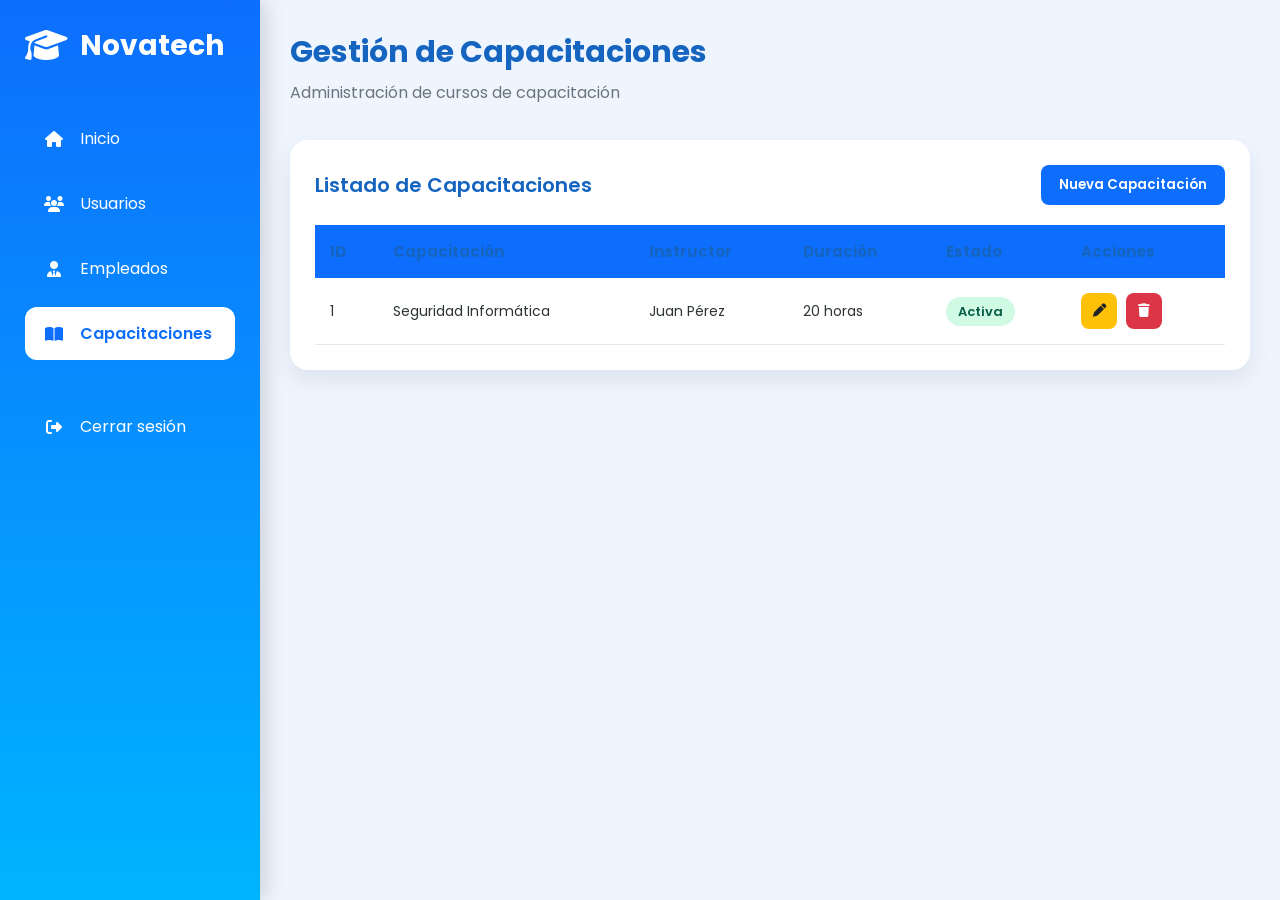
==== capacitaciones.html @ fd9cde49 "Proyecto secreto xd" ====
<!DOCTYPE html>
<html lang="es">

<head>

    <meta charset="UTF-8">

    <meta name="viewport" content="width=device-width, initial-scale=1.0">

    <title>Capacitaciones | Sistema de Capacitación</title>

    <link rel="stylesheet" href="css/dashboard.css">
    <link rel="stylesheet" href="css/capacitaciones.css">

    <link href="https://fonts.googleapis.com/css2?family=Poppins:wght@300;400;500;600;700&display=swap" rel="stylesheet">

    <link rel="stylesheet"
    href="https://cdnjs.cloudflare.com/ajax/libs/font-awesome/6.7.1/css/all.min.css">

</head>

<body>

<div class="container">

    <aside class="sidebar">

        <div class="logo">

            <i class="fa-solid fa-graduation-cap"></i>

            <span>Novatech</span>

        </div>

        <ul class="menu">

            <li>
                <a href="dashboard.html">
                    <i class="fa-solid fa-house"></i>
                    <span>Inicio</span>
                </a>
            </li>

            <li>
                <a href="usuarios.html">
                    <i class="fa-solid fa-users"></i>
                    <span>Usuarios</span>
                </a>
            </li>

            <li>
                <a href="empleados.html">
                    <i class="fa-solid fa-user-tie"></i>
                    <span>Empleados</span>
                </a>
            </li>

            <li class="active">
                <a href="capacitaciones.html">
                    <i class="fa-solid fa-book-open"></i>
                    <span>Capacitaciones</span>
                </a>
            </li>

            <li class="logout">
                <a href="login.html">
                    <i class="fa-solid fa-right-from-bracket"></i>
                    <span>Cerrar sesión</span>
                </a>
            </li>

        </ul>

    </aside>

    <main class="main-content">

        <header class="header">

            <div class="header-left">

                <h1>Gestión de Capacitaciones</h1>

                <p>Administración de cursos de capacitación</p>

            </div>

        </header>

        <section class="panel">

            <div class="panel-header">

                <h3>Listado de Capacitaciones</h3>

                <button>Nueva Capacitación</button>

            </div>

            <table>

                <thead>

                    <tr>

                        <th>ID</th>
                        <th>Capacitación</th>
                        <th>Instructor</th>
                        <th>Duración</th>
                        <th>Estado</th>
                        <th>Acciones</th>

                    </tr>

                </thead>

                <tbody>

                    <tr>

                        <td>1</td>
                        <td>Seguridad Informática</td>
                        <td>Juan Pérez</td>
                        <td>20 horas</td>

                        <td>

                            <span class="estado activo">

                                Activa

                            </span>

                        </td>

                        <td>

                            <button class="btn-editar">

                                <i class="fa-solid fa-pen"></i>

                            </button>

                            <button class="btn-eliminar">

                                <i class="fa-solid fa-trash"></i>

                            </button>

                        </td>

                    </tr>

                </tbody>

            </table>

        </section>

    </main>

</div>

<script src="js/capacitaciones.js"></script>

</body>

</html>
---- css/dashboard.css ----
/*=====================================
    CONFIGURACIÓN GENERAL
======================================*/

*{
    margin:0;
    padding:0;
    box-sizing:border-box;
    font-family:'Poppins',sans-serif;
}

body{

    background:#eef5ff;

    color:#2d3436;

}

a{

    text-decoration:none;

    color:inherit;

}

ul{

    list-style:none;

}

/*=====================================
        CONTENEDOR PRINCIPAL
======================================*/

.container{

    display:flex;

    min-height:100vh;

}

/*=====================================
            SIDEBAR
======================================*/

.sidebar{

    width:260px;

    background:linear-gradient(180deg,#0d6efd,#00b4ff);

    color:white;

    position:fixed;

    top:0;

    left:0;

    height:100vh;

    padding:25px;

    box-shadow:5px 0 20px rgba(0,0,0,.15);

}

.logo{

    display:flex;

    align-items:center;

    gap:12px;

    font-size:28px;

    font-weight:700;

    margin-bottom:45px;

}

.logo i{

    font-size:34px;

}

/*=====================================
            MENÚ
======================================*/

.menu li{

    margin-bottom:12px;

}

.menu li a{

    display:flex;

    align-items:center;

    gap:15px;

    padding:14px 18px;

    border-radius:12px;

    transition:.3s;

    font-size:16px;

}

.menu li a i{

    width:22px;

    text-align:center;

}

.menu li:hover a{

    background:rgba(255,255,255,.18);

}

.menu .active a{

    background:white;

    color:#0d6efd;

    font-weight:600;

}

.logout{

    margin-top:40px;

}

/*=====================================
        CONTENIDO PRINCIPAL
======================================*/

.main-content{

    flex:1;

    margin-left:260px;

    padding:30px;

}
/*=====================================
                HEADER
======================================*/

.header{

    display:flex;

    justify-content:space-between;

    align-items:center;

    margin-bottom:35px;

}

.header-left h1{

    font-size:30px;

    color:#1565c0;

    font-weight:700;

}

.header-left p{

    margin-top:5px;

    color:#6c757d;

}

.header-right{

    display:flex;

    align-items:center;

    gap:25px;

}

/*=====================================
          NOTIFICACIONES
======================================*/

.notification{

    position:relative;

    width:50px;

    height:50px;

    border:none;

    border-radius:50%;

    background:white;

    cursor:pointer;

    box-shadow:0 8px 20px rgba(0,0,0,.08);

    transition:.3s;

}

.notification:hover{

    transform:translateY(-4px);

}

.notification i{

    color:#0d6efd;

    font-size:20px;

}

.badge{

    position:absolute;

    top:8px;

    right:8px;

    width:18px;

    height:18px;

    background:#ff3b30;

    color:white;

    border-radius:50%;

    display:flex;

    justify-content:center;

    align-items:center;

    font-size:10px;

    font-weight:bold;

}

/*=====================================
                PERFIL
======================================*/

.profile{

    display:flex;

    align-items:center;

    gap:12px;

    background:white;

    padding:10px 18px;

    border-radius:15px;

    box-shadow:0 8px 20px rgba(0,0,0,.08);

}

.profile img{

    width:50px;

    height:50px;

    border-radius:50%;

    object-fit:cover;

    border:3px solid #0d6efd;

}

.profile h4{

    color:#1565c0;

    font-size:15px;

}

.profile small{

    color:#6c757d;

}

/*=====================================
            TARJETAS
======================================*/

.cards{

    display:grid;

    grid-template-columns:repeat(4,1fr);

    gap:20px;

    margin-bottom:35px;

}

.card{

    background:white;

    border-radius:18px;

    padding:25px;

    display:flex;

    align-items:center;

    gap:20px;

    box-shadow:0 10px 25px rgba(0,0,0,.08);

    transition:.3s;

}

.card:hover{

    transform:translateY(-8px);

}

.card i{

    width:65px;

    height:65px;

    border-radius:50%;

    display:flex;

    justify-content:center;

    align-items:center;

    font-size:28px;

    color:white;

    background:linear-gradient(135deg,#0d6efd,#00b4ff);

}

.card h2{

    font-size:30px;

    color:#1565c0;

}

.card p{

    color:#6c757d;

    margin-top:5px;

}
/*=====================================
        CONTENIDO DEL DASHBOARD
======================================*/

.dashboard-content{

    display:grid;

    grid-template-columns:2fr 1fr;

    gap:25px;

}

/*=====================================
            PANELES
======================================*/

.panel{

    background:#ffffff;

    border-radius:18px;

    padding:25px;

    margin-bottom:25px;

    box-shadow:0 10px 25px rgba(0,0,0,.08);

}

.panel-header{

    display:flex;

    justify-content:space-between;

    align-items:center;

    margin-bottom:20px;

}

.panel-header h3{

    color:#1565c0;

    font-size:20px;

    font-weight:600;

}

.panel-header button{

    border:none;

    background:#0d6efd;

    color:white;

    padding:8px 18px;

    border-radius:8px;

    cursor:pointer;

    transition:.3s;

}

.panel-header button:hover{

    background:#0056d2;

}

/*=====================================
                TABLA
======================================*/

table{

    width:100%;

    border-collapse:collapse;

}

thead{

    background:#f4f8ff;

}

th{

    padding:15px;

    text-align:left;

    color:#1565c0;

    font-size:15px;

}

td{

    padding:15px;

    border-bottom:1px solid #ececec;

    font-size:14px;

}

tbody tr:hover{

    background:#f7fbff;

}

/*=====================================
            ESTADOS
======================================*/

.estado{

    padding:6px 14px;

    border-radius:20px;

    color:white;

    font-size:12px;

    font-weight:600;

}

.activo{

    background:#28a745;

}

.pendiente{

    background:#ffc107;

    color:#333;

}

.finalizado{

    background:#17a2b8;

}

/*=====================================
            CANVAS
======================================*/

canvas{

    width:100% !important;

    height:320px !important;

}
/*=====================================
        LISTA DE ACTIVIDADES
======================================*/

.activity-list{

    display:flex;

    flex-direction:column;

    gap:18px;

}

.activity-list li{

    padding:15px;

    border-left:5px solid #0d6efd;

    background:#f8fbff;

    border-radius:10px;

    transition:.3s;

}

.activity-list li:hover{

    transform:translateX(6px);

    background:#eef5ff;

}

.activity-list strong{

    color:#1565c0;

    display:block;

    margin-bottom:6px;

}

.activity-list p{

    color:#6c757d;

    font-size:14px;

}

/*=====================================
        BOTONES RÁPIDOS
======================================*/

.quick-buttons{

    display:grid;

    grid-template-columns:1fr;

    gap:15px;

}

.quick-buttons button{

    border:none;

    background:linear-gradient(135deg,#0d6efd,#00b4ff);

    color:white;

    padding:15px;

    border-radius:12px;

    cursor:pointer;

    font-size:15px;

    font-weight:600;

    transition:.3s;

}

.quick-buttons button:hover{

    transform:translateY(-4px);

    box-shadow:0 12px 20px rgba(13,110,253,.30);

}

/*=====================================
            ANIMACIONES
======================================*/

.card,
.panel,
.profile,
.notification{

    animation:fadeUp .6s ease;

}

@keyframes fadeUp{

    from{

        opacity:0;

        transform:translateY(20px);

    }

    to{

        opacity:1;

        transform:translateY(0);

    }

}

/*=====================================
            RESPONSIVE
======================================*/

@media(max-width:1100px){

    .cards{

        grid-template-columns:repeat(2,1fr);

    }

    .dashboard-content{

        grid-template-columns:1fr;

    }

}

@media(max-width:768px){

    .sidebar{

        width:80px;

        padding:20px 10px;

    }

    .logo span,
    .menu li span{

        display:none;

    }

    .logo{

        justify-content:center;

    }

    .menu li a{

        justify-content:center;

    }

    .main-content{

        margin-left:80px;

        padding:20px;

    }

    .header{

        flex-direction:column;

        align-items:flex-start;

        gap:20px;

    }

    .cards{

        grid-template-columns:1fr;

    }

}

@media(max-width:576px){

    .profile{

        width:100%;

        justify-content:center;

    }

    .panel{

        padding:18px;

    }

    table{

        display:block;

        overflow-x:auto;

    }

}
---- css/capacitaciones.css ----
/*=====================================
    BOTÓN NUEVA CAPACITACIÓN
======================================*/

.panel-header button{

    background:#0d6efd;

    color:white;

    border:none;

    padding:10px 18px;

    border-radius:8px;

    cursor:pointer;

    font-weight:600;

    transition:.3s;

}

.panel-header button:hover{

    background:#0b5ed7;

}

/*=====================================
            TABLA
======================================*/

table{

    width:100%;

    border-collapse:collapse;

    margin-top:15px;

}

thead{

    background:#0d6efd;

    color:white;

}

th,
td{

    padding:15px;

    text-align:left;

}

td{

    border-bottom:1px solid #e5e7eb;

}

tbody tr:hover{

    background:#f5f9ff;

}

/*=====================================
            ESTADOS
======================================*/

.estado{

    padding:5px 12px;

    border-radius:20px;

    font-size:13px;

    font-weight:600;

}

.activo{

    background:#d1fae5;

    color:#065f46;

}

.inactivo{

    background:#fee2e2;

    color:#991b1b;

}

/*=====================================
        BOTONES CRUD
======================================*/

.btn-editar,
.btn-eliminar{

    width:36px;

    height:36px;

    border:none;

    border-radius:8px;

    cursor:pointer;

    margin-right:5px;

    transition:.3s;

}

.btn-editar{

    background:#ffc107;

    color:#212529;

}

.btn-editar:hover{

    background:#e0a800;

}

.btn-eliminar{

    background:#dc3545;

    color:white;

}

.btn-eliminar:hover{

    background:#bb2d3b;

}

/*=====================================
            RESPONSIVE
======================================*/

@media(max-width:768px){

    table{

        display:block;

        overflow-x:auto;

        white-space:nowrap;

    }

}
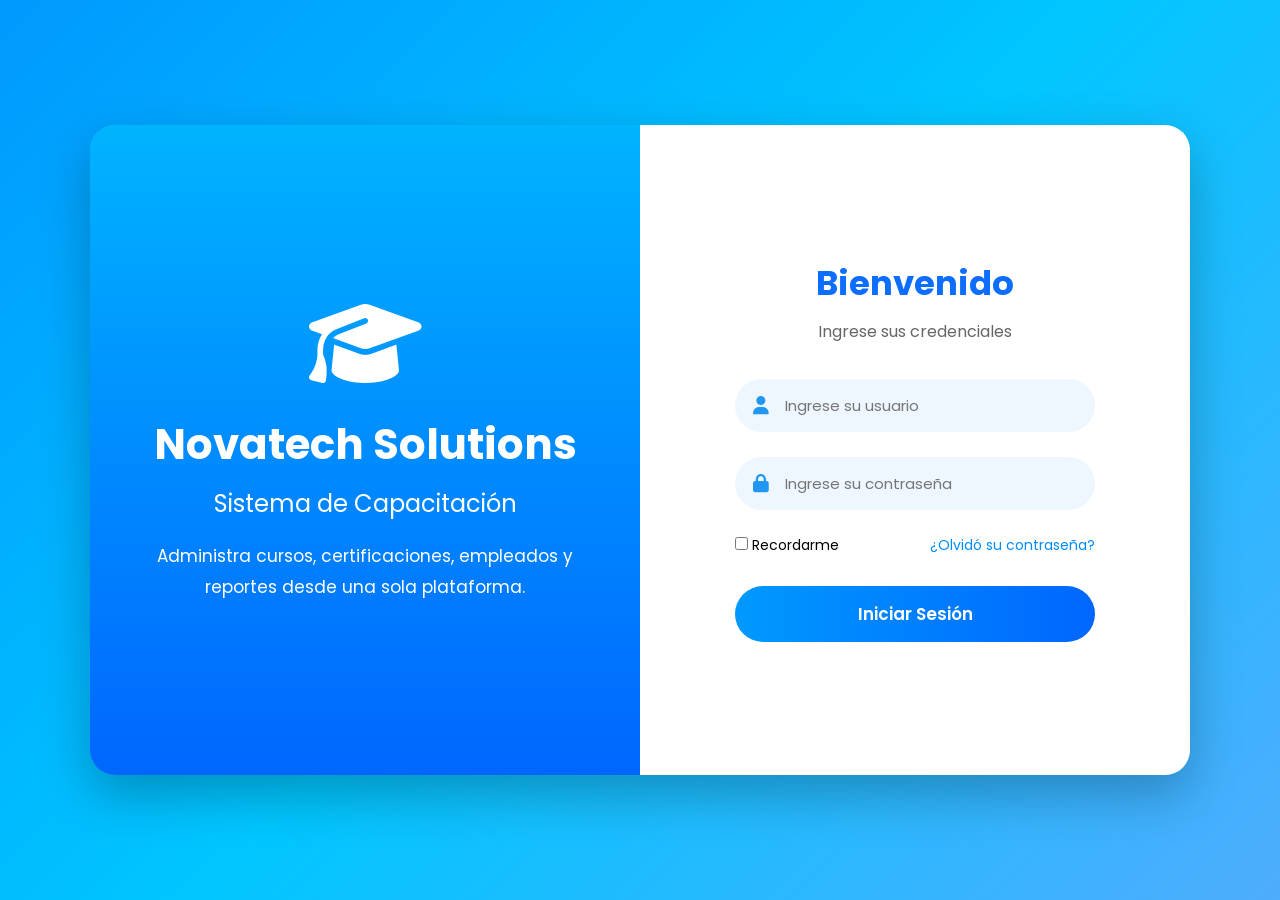
==== commit 947ef225: "Ultimas modificaciones de botones" ====
--- a/capacitaciones.html
+++ b/capacitaciones.html
@@ -1,169 +1,118 @@
 <!DOCTYPE html>
 <html lang="es">
-
 <head>
-
     <meta charset="UTF-8">
-
     <meta name="viewport" content="width=device-width, initial-scale=1.0">
-
     <title>Capacitaciones | Sistema de Capacitación</title>
-
     <link rel="stylesheet" href="css/dashboard.css">
     <link rel="stylesheet" href="css/capacitaciones.css">
-
     <link href="https://fonts.googleapis.com/css2?family=Poppins:wght@300;400;500;600;700&display=swap" rel="stylesheet">
-
-    <link rel="stylesheet"
-    href="https://cdnjs.cloudflare.com/ajax/libs/font-awesome/6.7.1/css/all.min.css">
-
+    <link rel="stylesheet" href="https://cdnjs.cloudflare.com/ajax/libs/font-awesome/6.7.1/css/all.min.css">
 </head>
-
 <body>
 
 <div class="container">
-
     <aside class="sidebar">
-
         <div class="logo">
-
             <i class="fa-solid fa-graduation-cap"></i>
-
             <span>Novatech</span>
-
         </div>
-
         <ul class="menu">
-
             <li>
                 <a href="dashboard.html">
                     <i class="fa-solid fa-house"></i>
                     <span>Inicio</span>
                 </a>
             </li>
-
             <li>
                 <a href="usuarios.html">
                     <i class="fa-solid fa-users"></i>
                     <span>Usuarios</span>
                 </a>
             </li>
-
             <li>
                 <a href="empleados.html">
                     <i class="fa-solid fa-user-tie"></i>
                     <span>Empleados</span>
                 </a>
             </li>
-
             <li class="active">
                 <a href="capacitaciones.html">
                     <i class="fa-solid fa-book-open"></i>
                     <span>Capacitaciones</span>
                 </a>
             </li>
-
             <li class="logout">
-                <a href="login.html">
+                <a href="index.html">
                     <i class="fa-solid fa-right-from-bracket"></i>
                     <span>Cerrar sesión</span>
                 </a>
             </li>
-
         </ul>
-
     </aside>
 
     <main class="main-content">
-
         <header class="header">
-
             <div class="header-left">
-
                 <h1>Gestión de Capacitaciones</h1>
-
                 <p>Administración de cursos de capacitación</p>
-
             </div>
-
         </header>
 
         <section class="panel">
-
             <div class="panel-header">
-
                 <h3>Listado de Capacitaciones</h3>
-
-                <button>Nueva Capacitación</button>
-
+                <button id="btnNuevaCapacitacion">Nueva Capacitación</button>
             </div>
-
             <table>
-
                 <thead>
-
                     <tr>
-
                         <th>ID</th>
                         <th>Capacitación</th>
-                        <th>Instructor</th>
                         <th>Duración</th>
+                        <th>Modalidad</th>
                         <th>Estado</th>
                         <th>Acciones</th>
+                    </tr>
+                </thead>
+                <!-- El identificador en tbody es vital para que JavaScript inyecte los datos -->
+                <tbody id="cuerpoTablaCapacitaciones">
+                    <!-- Los datos se cargarán dinámicamente desde la base de datos -->
+                </tbody>
+            </table>
+        </section>
+    </main>
+</div>
 
-                    </tr>
-
-                </thead>
-
-                <tbody>
-
-                    <tr>
-
-                        <td>1</td>
-                        <td>Seguridad Informática</td>
-                        <td>Juan Pérez</td>
-                        <td>20 horas</td>
-
-                        <td>
-
-                            <span class="estado activo">
-
-                                Activa
-
-                            </span>
-
-                        </td>
-
-                        <td>
-
-                            <button class="btn-editar">
-
-                                <i class="fa-solid fa-pen"></i>
-
-                            </button>
-
-                            <button class="btn-eliminar">
-
-                                <i class="fa-solid fa-trash"></i>
-
-                            </button>
-
-                        </td>
-
-                    </tr>
-
-                </tbody>
-
-            </table>
-
-        </section>
-
-    </main>
-
+<!-- Estructura de la ventana modal sincronizada con su JavaScript original -->
+<div id="modalCapacitacion" class="modal-oculto">
+    <div class="modal-contenido">
+        <div class="modal-cabecera">
+            <h2>Registrar Nueva Capacitación</h2>
+            <span class="btn-cerrar-modal" id="cerrarModal">&times;</span>
+        </div>
+        <div class="modal-cuerpo">
+            <form id="formCapacitacion">
+                <div class="grupo-entrada">
+                    <label>Nombre de la Capacitación</label>
+                    <input type="text" name="nombre" required>
+                </div>
+                <div class="grupo-entrada">
+                    <label>Duración (Horas)</label>
+                    <input type="number" name="duracion" required>
+                </div>
+                <div class="grupo-entrada">
+                    <label>Modalidad</label>
+                    <input type="text" name="modalidad" required>
+                </div>
+                <button type="submit" class="btn-guardar">Guardar Capacitación</button>
+            </form>
+        </div>
+    </div>
 </div>
 
 <script src="js/capacitaciones.js"></script>
+<script src="js/seguridad.js"></script>
 
 </body>
-
 </html>
--- a/css/capacitaciones.css
+++ b/css/capacitaciones.css
@@ -1,173 +1,89 @@
-/*=====================================
-    BOTÓN NUEVA CAPACITACIÓN
-======================================*/
-
-.panel-header button{
-
-    background:#0d6efd;
-
-    color:white;
-
-    border:none;
-
-    padding:10px 18px;
-
-    border-radius:8px;
-
-    cursor:pointer;
-
-    font-weight:600;
-
-    transition:.3s;
-
+/* Propiedades de superposición para aislar el formulario del panel de control */
+.modal-oculto {
+    display: none;
+    position: fixed;
+    z-index: 1000;
+    left: 0;
+    top: 0;
+    width: 100%;
+    height: 100%;
+    background-color: rgba(0, 0, 0, 0.5);
+    overflow: auto;
 }
 
-.panel-header button:hover{
-
-    background:#0b5ed7;
-
+/* Arquitectura visual del contenedor del formulario */
+.modal-contenido {
+    background-color: #ffffff;
+    border-radius: 8px;
+    width: 100%;
+    max-width: 500px;
+    margin: 10% auto;
+    box-shadow: 0 4px 15px rgba(0,0,0,0.2);
+    animation: aparecerModal 0.3s ease-out;
 }
 
-/*=====================================
-            TABLA
-======================================*/
-
-table{
-
-    width:100%;
-
-    border-collapse:collapse;
-
-    margin-top:15px;
-
+@keyframes aparecerModal {
+    from { transform: translateY(-20px); opacity: 0; }
+    to { transform: translateY(0); opacity: 1; }
 }
 
-thead{
-
-    background:#0d6efd;
-
-    color:white;
-
+.modal-cabecera {
+    display: flex;
+    justify-content: space-between;
+    align-items: center;
+    padding: 20px;
+    border-bottom: 1px solid #eeeeee;
 }
 
-th,
-td{
-
-    padding:15px;
-
-    text-align:left;
-
+.btn-cerrar-modal {
+    font-size: 24px;
+    font-weight: bold;
+    color: #888888;
+    cursor: pointer;
+    transition: color 0.2s;
 }
 
-td{
-
-    border-bottom:1px solid #e5e7eb;
-
+.btn-cerrar-modal:hover {
+    color: #333333;
 }
 
-tbody tr:hover{
-
-    background:#f5f9ff;
-
+.modal-cuerpo {
+    padding: 20px;
 }
 
-/*=====================================
-            ESTADOS
-======================================*/
-
-.estado{
-
-    padding:5px 12px;
-
-    border-radius:20px;
-
-    font-size:13px;
-
-    font-weight:600;
-
+.grupo-entrada {
+    margin-bottom: 15px;
+    display: flex;
+    flex-direction: column;
 }
 
-.activo{
-
-    background:#d1fae5;
-
-    color:#065f46;
-
+.grupo-entrada label {
+    margin-bottom: 5px;
+    font-weight: 500;
+    color: #333333;
 }
 
-.inactivo{
-
-    background:#fee2e2;
-
-    color:#991b1b;
-
+.grupo-entrada input, .grupo-entrada select {
+    padding: 10px;
+    border: 1px solid #cccccc;
+    border-radius: 4px;
+    font-family: inherit;
+    font-size: 14px;
 }
 
-/*=====================================
-        BOTONES CRUD
-======================================*/
-
-.btn-editar,
-.btn-eliminar{
-
-    width:36px;
-
-    height:36px;
-
-    border:none;
-
-    border-radius:8px;
-
-    cursor:pointer;
-
-    margin-right:5px;
-
-    transition:.3s;
-
+.btn-guardar {
+    width: 100%;
+    padding: 12px;
+    background-color: #0d6efd;
+    color: white;
+    border: none;
+    border-radius: 4px;
+    font-weight: 600;
+    cursor: pointer;
+    margin-top: 10px;
+    transition: background-color 0.3s;
 }
 
-.btn-editar{
-
-    background:#ffc107;
-
-    color:#212529;
-
-}
-
-.btn-editar:hover{
-
-    background:#e0a800;
-
-}
-
-.btn-eliminar{
-
-    background:#dc3545;
-
-    color:white;
-
-}
-
-.btn-eliminar:hover{
-
-    background:#bb2d3b;
-
-}
-
-/*=====================================
-            RESPONSIVE
-======================================*/
-
-@media(max-width:768px){
-
-    table{
-
-        display:block;
-
-        overflow-x:auto;
-
-        white-space:nowrap;
-
-    }
-
+.btn-guardar:hover {
+    background-color: #0b5ed7;
 }
